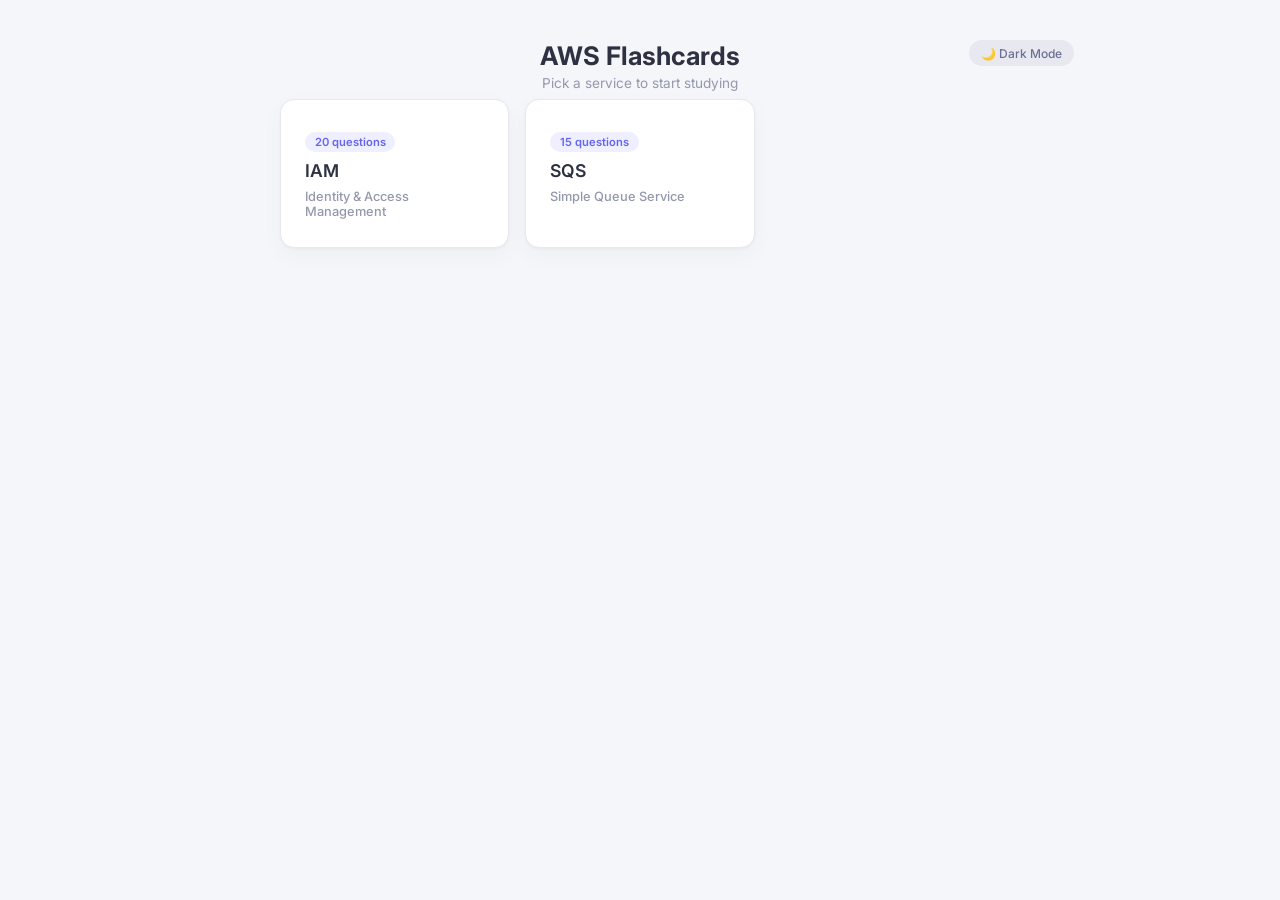
==== AWS/index.html @ 7d7064f2 "adding AWS (IAM) questions" ====
<!DOCTYPE html>
<html lang="en">
<head>
  <meta charset="UTF-8">
  <meta name="viewport" content="width=device-width, initial-scale=1.0">
  <title>AWS Flashcards</title>
  <link rel="stylesheet" href="shared/styles.css">
  <style>
    .topics-grid {
      width: calc(100% - 2rem);
      max-width: 720px;
      display: grid;
      grid-template-columns: repeat(auto-fill, minmax(200px, 1fr));
      gap: 1rem;
      margin-bottom: 3rem;
    }

    .topic-card {
      background: var(--card-bg);
      border: 1px solid var(--card-border);
      box-shadow: var(--card-shadow);
      border-radius: 14px;
      padding: 1.75rem 1.5rem;
      text-decoration: none;
      transition: all 0.2s;
      display: flex;
      flex-direction: column;
      gap: 0.5rem;
    }

    .topic-card:hover {
      border-color: var(--accent);
      transform: translateY(-2px);
      box-shadow: 0 4px 12px rgba(99,102,241,0.1);
    }

    .topic-card .topic-name {
      font-size: 1.1rem;
      font-weight: 600;
      color: var(--text);
    }

    .topic-card .topic-count {
      font-size: 0.8rem;
      font-weight: 500;
      color: var(--text-muted);
    }

    .topic-card .topic-tag {
      display: inline-block;
      margin-top: 0.25rem;
      padding: 0.2rem 0.6rem;
      background: var(--code-inline-bg);
      color: var(--accent);
      border-radius: 12px;
      font-size: 0.7rem;
      font-weight: 600;
      width: fit-content;
    }
  </style>
</head>
<body>

  <header>
    <h1 id="topicTitle">AWS Flashcards</h1>
    <p id="topicSubtitle">Pick a service to start studying</p>
    <button class="theme-toggle" id="themeToggle" onclick="toggleTheme()"></button>
  </header>

  <div class="topics-grid" id="topicsGrid"></div>

  <script src="shared/flashcards.js"></script>
  <script>
    initTheme();

    const topics = [
      { name: 'IAM', description: 'Identity & Access Management', count: 20, path: 'IAM/' },
      { name: 'SQS', description: 'Simple Queue Service', count: 15, path: 'SQS/' }
    ];

    const grid = document.getElementById('topicsGrid');
    topics.forEach(t => {
      const a = document.createElement('a');
      a.href = t.path;
      a.className = 'topic-card';
      a.innerHTML = `
        <span class="topic-tag">${t.count} questions</span>
        <span class="topic-name">${t.name}</span>
        <span class="topic-count">${t.description}</span>
      `;
      grid.appendChild(a);
    });
  </script>

</body>
</html>
---- AWS/shared/styles.css ----
@import url('https://fonts.googleapis.com/css2?family=Inter:wght@400;500;600;700&display=swap');

* { margin: 0; padding: 0; box-sizing: border-box; }

/* ── Theme Variables ── */
:root {
  --bg: #f5f6fa;
  --card-bg: #fff;
  --card-border: #e8e9f0;
  --card-shadow: 0 1px 3px rgba(0,0,0,0.04), 0 8px 24px rgba(0,0,0,0.03);
  --card-back-border: #e0dff6;
  --card-back-shadow: 0 1px 3px rgba(99,102,241,0.06), 0 8px 24px rgba(99,102,241,0.04);
  --text: #2d3142;
  --text-secondary: #4a4e68;
  --text-muted: #9498ad;
  --accent: #6366f1;
  --accent-hover: #5558e6;
  --control-bg: #fff;
  --control-border: #e0e2ec;
  --control-text: #6b7094;
  --progress-track: #e0e2ec;
  --code-bg: #1e1e2e;
  --code-header: #27273a;
  --code-border: #33334a;
  --code-text: #cdd0e0;
  --code-inline-bg: #f0efff;
  --code-inline-text: #5254a3;
  --knew-bg: #ecfdf5;
  --knew-text: #059669;
  --knew-border: #d1fae5;
  --knew-hover: #d1fae5;
  --didnt-bg: #fef2f2;
  --didnt-text: #dc2626;
  --didnt-border: #fecaca;
  --didnt-hover: #fecaca;
  --hint-text: #7a7e96;
  --hint-kbd-bg: #fff;
  --hint-kbd-border: #d5d7e2;
  --hint-kbd-shadow: 0 1px 0 #c8cad6;
  --toggle-bg: #e8e9f0;
  --toggle-icon: #6b7094;
}

[data-theme="dark"] {
  --bg: #16171f;
  --card-bg: #1e1f2e;
  --card-border: #2e2f42;
  --card-shadow: 0 1px 3px rgba(0,0,0,0.2), 0 8px 24px rgba(0,0,0,0.15);
  --card-back-border: #35365a;
  --card-back-shadow: 0 1px 3px rgba(99,102,241,0.1), 0 8px 24px rgba(99,102,241,0.06);
  --text: #e2e4f0;
  --text-secondary: #b4b8d0;
  --text-muted: #6e7290;
  --accent: #818cf8;
  --accent-hover: #7078f0;
  --control-bg: #1e1f2e;
  --control-border: #2e2f42;
  --control-text: #8a8eb0;
  --progress-track: #2a2b3d;
  --code-bg: #141520;
  --code-header: #1a1b28;
  --code-border: #2a2b3d;
  --code-text: #c0c4d8;
  --code-inline-bg: #2a2850;
  --code-inline-text: #a5aadf;
  --knew-bg: #0d2818;
  --knew-text: #6ee7a0;
  --knew-border: #1a3a28;
  --knew-hover: #1a3a28;
  --didnt-bg: #2a0f0f;
  --didnt-text: #fca5a5;
  --didnt-border: #3a1a1a;
  --didnt-hover: #3a1a1a;
  --hint-text: #6e7290;
  --hint-kbd-bg: #1e1f2e;
  --hint-kbd-border: #2e2f42;
  --hint-kbd-shadow: 0 1px 0 #1a1b26;
  --toggle-bg: #2a2b3d;
  --toggle-icon: #b4b8d0;
}

body {
  font-family: 'Inter', -apple-system, BlinkMacSystemFont, 'Segoe UI', sans-serif;
  background: var(--bg);
  color: var(--text);
  min-height: 100vh;
  display: flex;
  flex-direction: column;
  align-items: center;
  transition: background 0.3s, color 0.3s;
}

/* ── Header ── */
header {
  text-align: center;
  padding: 2.5rem 1rem 0.5rem;
  width: 100%;
  max-width: 900px;
  position: relative;
}

header h1 {
  font-size: 1.6rem;
  font-weight: 700;
  color: var(--text);
  margin-bottom: 0.25rem;
}

header p {
  color: var(--text-muted);
  font-size: 0.85rem;
  font-weight: 400;
}

/* ── Theme Toggle ── */
.theme-toggle {
  position: absolute;
  top: 2.5rem;
  right: 1rem;
  border: none;
  border-radius: 20px;
  background: var(--toggle-bg);
  color: var(--toggle-icon);
  cursor: pointer;
  display: flex;
  align-items: center;
  gap: 0.4rem;
  padding: 0.35rem 0.75rem;
  font-size: 0.75rem;
  font-weight: 500;
  font-family: inherit;
  transition: all 0.2s;
}

.theme-toggle:hover {
  color: var(--accent);
}

/* ── Progress ── */
.progress-bar {
  width: calc(100% - 2rem);
  max-width: 900px;
  display: flex;
  align-items: center;
  gap: 0.75rem;
  padding: 1rem 0 0.75rem;
}

.progress-track {
  flex: 1;
  height: 4px;
  background: var(--progress-track);
  border-radius: 2px;
  overflow: hidden;
}

.progress-fill {
  height: 100%;
  background: var(--accent);
  border-radius: 2px;
  transition: width 0.4s ease;
}

.progress-text {
  font-size: 0.8rem;
  font-weight: 500;
  color: var(--text-muted);
  white-space: nowrap;
}

/* ── Mode Controls ── */
.controls {
  display: flex;
  gap: 0.4rem;
  margin-bottom: 1.5rem;
  flex-wrap: wrap;
  justify-content: center;
  padding: 0 1rem;
}

.controls button {
  padding: 0.4rem 0.9rem;
  border: 1px solid var(--control-border);
  background: var(--control-bg);
  color: var(--control-text);
  border-radius: 20px;
  cursor: pointer;
  font-size: 0.78rem;
  font-weight: 500;
  font-family: inherit;
  transition: all 0.2s;
}

.controls button:hover {
  border-color: var(--accent);
  color: var(--accent);
}

.controls button.active {
  background: var(--accent);
  color: #fff;
  border-color: var(--accent);
}

/* ── Card ── */
.card-container {
  perspective: 1200px;
  width: calc(100% - 2rem);
  max-width: 900px;
  margin-bottom: 1.5rem;
  cursor: pointer;
  height: 280px;
  transition: height 0.4s ease;
}

.card {
  position: relative;
  width: 100%;
  height: 100%;
  transition: transform 0.5s cubic-bezier(0.4, 0, 0.2, 1);
  transform-style: preserve-3d;
}

.card.flipped { transform: rotateY(180deg); }

.card-face {
  position: absolute;
  top: 0;
  left: 0;
  width: 100%;
  min-height: 100%;
  backface-visibility: hidden;
  border-radius: 16px;
  padding: 2.5rem 2rem;
  display: flex;
  flex-direction: column;
  transition: background 0.3s, border-color 0.3s;
}

/* ── Front ── */
.card-front {
  background: var(--card-bg);
  border: 1px solid var(--card-border);
  box-shadow: var(--card-shadow);
  justify-content: center;
  align-items: center;
  text-align: center;
}

.card-front .question-number {
  font-size: 0.7rem;
  font-weight: 600;
  color: var(--accent);
  text-transform: uppercase;
  letter-spacing: 2px;
  margin-bottom: 1.25rem;
}

.card-front .question-text {
  font-size: 1.2rem;
  font-weight: 500;
  line-height: 1.7;
  color: var(--text);
}

.card-front .flip-hint {
  margin-top: 1.5rem;
  font-size: 0.75rem;
  color: var(--text-muted);
}

/* ── Back ── */
.card-back {
  background: var(--card-bg);
  border: 1px solid var(--card-back-border);
  box-shadow: var(--card-back-shadow);
  transform: rotateY(180deg);
}

.card-back .answer-label {
  font-size: 0.65rem;
  font-weight: 600;
  color: var(--accent);
  text-transform: uppercase;
  letter-spacing: 2px;
  margin-bottom: 1rem;
}

.card-back .answer-text {
  font-size: 0.95rem;
  line-height: 1.85;
  color: var(--text-secondary);
}

.card-back .answer-text strong {
  color: var(--accent);
  font-weight: 600;
}

.card-back .answer-text code {
  background: var(--code-inline-bg);
  padding: 0.15rem 0.45rem;
  border-radius: 4px;
  font-size: 0.82rem;
  color: var(--code-inline-text);
  font-family: 'Fira Code', 'Consolas', monospace;
}

/* ── Code Blocks ── */
.code-block {
  background: var(--code-bg);
  border-radius: 10px;
  margin-top: 1rem;
  overflow: hidden;
}

.code-block-title {
  background: var(--code-header);
  padding: 0.5rem 1rem;
  font-size: 0.7rem;
  font-weight: 500;
  color: #9ca0b8;
  border-bottom: 1px solid var(--code-border);
}

.code-block pre {
  padding: 1rem;
  overflow-x: auto;
  font-size: 0.78rem;
  line-height: 1.6;
  color: var(--code-text);
  font-family: 'Fira Code', 'Consolas', monospace;
}

/* ── Action Buttons ── */
.actions {
  display: flex;
  gap: 0.6rem;
  margin-bottom: 1.25rem;
  align-items: center;
  justify-content: center;
  flex-wrap: wrap;
}

.btn {
  padding: 0.55rem 1.3rem;
  border: none;
  border-radius: 10px;
  cursor: pointer;
  font-size: 0.85rem;
  font-weight: 600;
  transition: all 0.2s;
  font-family: inherit;
}

.btn-didnt {
  background: var(--didnt-bg);
  color: var(--didnt-text);
  border: 1px solid var(--didnt-border);
}
.btn-didnt:hover { background: var(--didnt-hover); }

.btn-flip {
  background: var(--accent);
  color: #fff;
  padding: 0.55rem 2rem;
  border: none;
}
.btn-flip:hover { background: var(--accent-hover); transform: translateY(-1px); }

.btn-nav {
  background: var(--control-bg);
  color: var(--control-text);
  border: 1px solid var(--control-border);
}
.btn-nav:hover { border-color: var(--accent); color: var(--accent); }

.score-display {
  font-size: 0.82rem;
  color: var(--text-muted);
  font-weight: 500;
  padding: 0 0.25rem;
}

.score-display .wrong { color: var(--didnt-text); font-weight: 600; }

/* ── Keyboard Hints ── */
.keyboard-hints {
  color: var(--hint-text);
  font-size: 0.72rem;
  font-weight: 500;
  margin-bottom: 2.5rem;
  text-align: center;
}

.keyboard-hints kbd {
  display: inline-block;
  background: var(--hint-kbd-bg);
  padding: 0.12rem 0.5rem;
  border-radius: 4px;
  border: 1px solid var(--hint-kbd-border);
  font-family: inherit;
  font-size: 0.7rem;
  font-weight: 600;
  margin: 0 0.1rem;
  box-shadow: var(--hint-kbd-shadow);
  color: var(--control-text);
}

/* ── Completion ── */
.completion-screen {
  text-align: center;
  padding: 3rem 2rem;
  display: none;
}

.completion-screen h2 {
  font-size: 1.8rem;
  font-weight: 700;
  color: var(--text);
  margin-bottom: 0.75rem;
}

.completion-screen .final-score {
  font-size: 1.05rem;
  color: var(--text-secondary);
  margin-bottom: 2rem;
  line-height: 1.8;
}

.missed-list {
  margin-top: 1.5rem;
  text-align: left;
  max-width: 600px;
  margin-left: auto;
  margin-right: auto;
}

.missed-item {
  background: var(--card-bg);
  border: 1px solid var(--didnt-border);
  border-left: 3px solid var(--didnt-text);
  border-radius: 8px;
  padding: 0.75rem 1rem;
  margin-bottom: 0.5rem;
  font-size: 0.9rem;
  color: var(--text);
  line-height: 1.5;
}

.completion-screen button {
  padding: 0.7rem 2rem;
  background: var(--accent);
  color: #fff;
  border: none;
  border-radius: 10px;
  font-size: 0.95rem;
  font-weight: 600;
  cursor: pointer;
  font-family: inherit;
  transition: all 0.2s;
}

.completion-screen button:hover { background: var(--accent-hover); transform: translateY(-1px); }

/* ── Responsive ── */
@media (max-width: 600px) {
  .card-front .question-text { font-size: 1.05rem; }
  .card-face { padding: 1.75rem 1.5rem; }
  header h1 { font-size: 1.3rem; }
  .theme-toggle { top: 1.5rem; right: 0.5rem; }
}
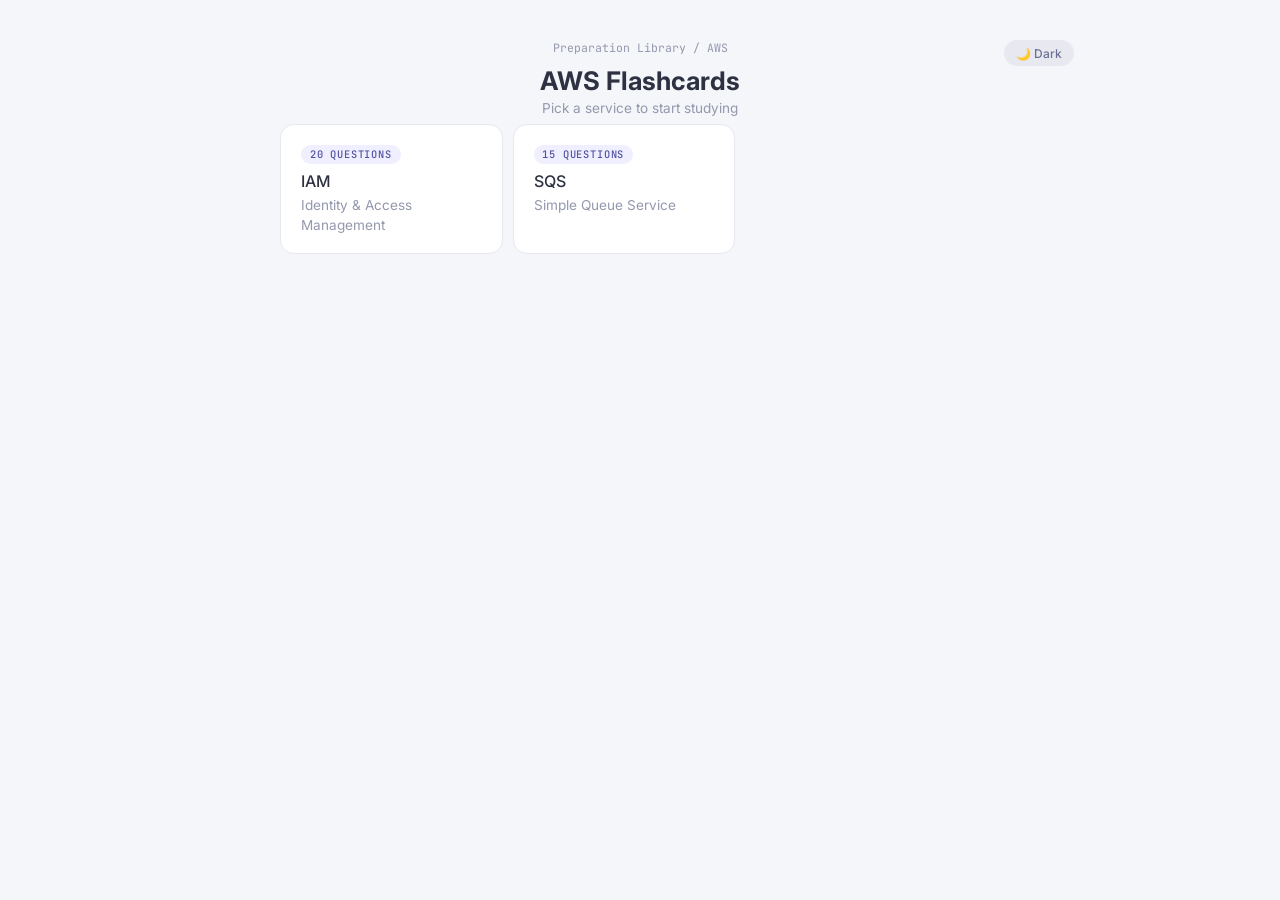
==== commit 456b917d: "testing 2" ====
--- a/AWS/index.html
+++ b/AWS/index.html
@@ -4,75 +4,32 @@
   <meta charset="UTF-8">
   <meta name="viewport" content="width=device-width, initial-scale=1.0">
   <title>AWS Flashcards</title>
-  <link rel="stylesheet" href="shared/styles.css">
-  <style>
-    .topics-grid {
-      width: calc(100% - 2rem);
-      max-width: 720px;
-      display: grid;
-      grid-template-columns: repeat(auto-fill, minmax(200px, 1fr));
-      gap: 1rem;
-      margin-bottom: 3rem;
-    }
-
-    .topic-card {
-      background: var(--card-bg);
-      border: 1px solid var(--card-border);
-      box-shadow: var(--card-shadow);
-      border-radius: 14px;
-      padding: 1.75rem 1.5rem;
-      text-decoration: none;
-      transition: all 0.2s;
-      display: flex;
-      flex-direction: column;
-      gap: 0.5rem;
-    }
-
-    .topic-card:hover {
-      border-color: var(--accent);
-      transform: translateY(-2px);
-      box-shadow: 0 4px 12px rgba(99,102,241,0.1);
-    }
-
-    .topic-card .topic-name {
-      font-size: 1.1rem;
-      font-weight: 600;
-      color: var(--text);
-    }
-
-    .topic-card .topic-count {
-      font-size: 0.8rem;
-      font-weight: 500;
-      color: var(--text-muted);
-    }
-
-    .topic-card .topic-tag {
-      display: inline-block;
-      margin-top: 0.25rem;
-      padding: 0.2rem 0.6rem;
-      background: var(--code-inline-bg);
-      color: var(--accent);
-      border-radius: 12px;
-      font-size: 0.7rem;
-      font-weight: 600;
-      width: fit-content;
-    }
-  </style>
+  <link rel="stylesheet" href="../assets/design.css">
+  <script>
+    try {
+      const s = localStorage.getItem('site-theme');
+      if (s === 'dark' || (!s && matchMedia('(prefers-color-scheme: dark)').matches))
+        document.documentElement.setAttribute('data-theme', 'dark');
+      else if (s === 'light')
+        document.documentElement.setAttribute('data-theme', 'light');
+    } catch (e) {}
+  </script>
 </head>
 <body>
 
   <header>
+    <div class="breadcrumb"><a href="../">Preparation Library</a> / AWS</div>
     <h1 id="topicTitle">AWS Flashcards</h1>
     <p id="topicSubtitle">Pick a service to start studying</p>
     <button class="theme-toggle" id="themeToggle" onclick="toggleTheme()"></button>
   </header>
 
-  <div class="topics-grid" id="topicsGrid"></div>
+  <main class="wrap narrow">
+    <div class="card-grid cols-2" id="topicsGrid"></div>
+  </main>
 
-  <script src="shared/flashcards.js"></script>
+  <script src="../assets/theme.js"></script>
   <script>
-    initTheme();
-
     const topics = [
       { name: 'IAM', description: 'Identity & Access Management', count: 20, path: 'IAM/' },
       { name: 'SQS', description: 'Simple Queue Service', count: 15, path: 'SQS/' }
@@ -82,11 +39,11 @@
     topics.forEach(t => {
       const a = document.createElement('a');
       a.href = t.path;
-      a.className = 'topic-card';
+      a.className = 'link-card';
       a.innerHTML = `
-        <span class="topic-tag">${t.count} questions</span>
-        <span class="topic-name">${t.name}</span>
-        <span class="topic-count">${t.description}</span>
+        <span class="lc-tag">${t.count} questions</span>
+        <div class="lc-title">${t.name}</div>
+        <p class="lc-desc">${t.description}</p>
       `;
       grid.appendChild(a);
     });
--- a/assets/design.css
+++ b/assets/design.css
@@ -0,0 +1,701 @@
+/* ============================================================
+ * Preparation Library — design system
+ *
+ * Tokens + base components shared across the whole site:
+ * flashcards, interactive diagrams, landing pages, topic indexes.
+ *
+ * See assets/DESIGN.md for the design rationale and how to use it.
+ * ============================================================ */
+
+@import url('https://fonts.googleapis.com/css2?family=Inter:wght@400;500;600;700&family=JetBrains+Mono:wght@400;500&display=swap');
+
+* { margin: 0; padding: 0; box-sizing: border-box; }
+
+/* ── Tokens — light (default) ────────────────────────────── */
+:root {
+  /* Surfaces */
+  --bg: #f5f6fa;
+  --surface: #fff;
+  --surface-2: #fafbfd;
+
+  /* Borders */
+  --border: #e8e9f0;
+  --border-strong: #d5d7e2;
+
+  /* Text */
+  --text: #2d3142;
+  --text-secondary: #4a4e68;
+  --text-muted: #9498ad;
+
+  /* Accent (indigo) */
+  --accent: #6366f1;
+  --accent-hover: #5558e6;
+  --accent-soft: #f0efff;
+  --accent-soft-text: #5254a3;
+
+  /* Semantic state (diagrams) */
+  --state-idle: #a1a1aa;
+  --state-pending: #f59e0b;
+  --state-success: #10b981;
+  --state-success-soft: #d1fae5;
+  --state-danger: #ef4444;
+  --state-danger-soft: #fee2e2;
+  --state-locked: #f97316;
+  --state-comp: #8b5cf6;
+  --state-warn-bg: #fef3c7;
+  --state-warn-border: #f59e0b;
+  --state-warn-text: #92400e;
+
+  /* Cards (flashcards) */
+  --card-bg: var(--surface);
+  --card-border: var(--border);
+  --card-shadow: 0 1px 3px rgba(0,0,0,0.04), 0 8px 24px rgba(0,0,0,0.03);
+  --card-back-border: #e0dff6;
+  --card-back-shadow: 0 1px 3px rgba(99,102,241,0.06), 0 8px 24px rgba(99,102,241,0.04);
+
+  /* Code */
+  --code-bg: #1e1e2e;
+  --code-header: #27273a;
+  --code-border: #33334a;
+  --code-text: #cdd0e0;
+  --code-inline-bg: #f0efff;
+  --code-inline-text: #5254a3;
+
+  /* Controls */
+  --control-bg: #fff;
+  --control-border: #e0e2ec;
+  --control-text: #6b7094;
+  --progress-track: #e0e2ec;
+
+  /* Knew / didn't (flashcards) */
+  --knew-bg: #ecfdf5;
+  --knew-text: #059669;
+  --knew-border: #d1fae5;
+  --knew-hover: #d1fae5;
+  --didnt-bg: #fef2f2;
+  --didnt-text: #dc2626;
+  --didnt-border: #fecaca;
+  --didnt-hover: #fecaca;
+
+  /* Hints */
+  --hint-text: #7a7e96;
+  --hint-kbd-bg: #fff;
+  --hint-kbd-border: #d5d7e2;
+  --hint-kbd-shadow: 0 1px 0 #c8cad6;
+
+  /* Theme toggle */
+  --toggle-bg: #e8e9f0;
+  --toggle-icon: #6b7094;
+
+  /* Typography */
+  --font-sans: 'Inter', -apple-system, BlinkMacSystemFont, 'Segoe UI', sans-serif;
+  --font-mono: 'JetBrains Mono', 'Fira Code', Menlo, Consolas, monospace;
+
+  /* Radii */
+  --radius-sm: 6px;
+  --radius-md: 10px;
+  --radius-lg: 14px;
+  --radius-xl: 16px;
+  --radius-pill: 999px;
+}
+
+/* ── Tokens — dark (manual override) ─────────────────────── */
+[data-theme="dark"] {
+  --bg: #16171f;
+  --surface: #1e1f2e;
+  --surface-2: #1a1b28;
+  --border: #2e2f42;
+  --border-strong: #3a3b52;
+
+  --text: #e2e4f0;
+  --text-secondary: #b4b8d0;
+  --text-muted: #6e7290;
+
+  --accent: #818cf8;
+  --accent-hover: #7078f0;
+  --accent-soft: #2a2850;
+  --accent-soft-text: #a5aadf;
+
+  --state-idle: #71717a;
+  --state-success-soft: #064e3b;
+  --state-danger-soft: #450a0a;
+  --state-warn-bg: #422006;
+  --state-warn-text: #fbbf24;
+
+  --card-bg: var(--surface);
+  --card-border: var(--border);
+  --card-shadow: 0 1px 3px rgba(0,0,0,0.2), 0 8px 24px rgba(0,0,0,0.15);
+  --card-back-border: #35365a;
+  --card-back-shadow: 0 1px 3px rgba(99,102,241,0.1), 0 8px 24px rgba(99,102,241,0.06);
+
+  --code-bg: #141520;
+  --code-header: #1a1b28;
+  --code-border: #2a2b3d;
+  --code-text: #c0c4d8;
+  --code-inline-bg: #2a2850;
+  --code-inline-text: #a5aadf;
+
+  --control-bg: #1e1f2e;
+  --control-border: #2e2f42;
+  --control-text: #8a8eb0;
+  --progress-track: #2a2b3d;
+
+  --knew-bg: #0d2818;
+  --knew-text: #6ee7a0;
+  --knew-border: #1a3a28;
+  --knew-hover: #1a3a28;
+  --didnt-bg: #2a0f0f;
+  --didnt-text: #fca5a5;
+  --didnt-border: #3a1a1a;
+  --didnt-hover: #3a1a1a;
+
+  --hint-text: #6e7290;
+  --hint-kbd-bg: #1e1f2e;
+  --hint-kbd-border: #2e2f42;
+  --hint-kbd-shadow: 0 1px 0 #1a1b26;
+
+  --toggle-bg: #2a2b3d;
+  --toggle-icon: #b4b8d0;
+}
+
+/* ── Base ─────────────────────────────────────────────────── */
+body {
+  font-family: var(--font-sans);
+  background: var(--bg);
+  color: var(--text);
+  min-height: 100vh;
+  display: flex;
+  flex-direction: column;
+  align-items: center;
+  transition: background 0.3s, color 0.3s;
+}
+
+a { color: var(--accent); }
+a:hover { color: var(--accent-hover); }
+
+code, kbd, pre, .mono { font-family: var(--font-mono); }
+
+/* ── Header ───────────────────────────────────────────────── */
+header.site-header,
+header {
+  text-align: center;
+  padding: 2.5rem 1rem 0.5rem;
+  width: 100%;
+  max-width: 900px;
+  position: relative;
+}
+header h1 {
+  font-size: 1.6rem;
+  font-weight: 700;
+  color: var(--text);
+  margin-bottom: 0.25rem;
+}
+header p {
+  color: var(--text-muted);
+  font-size: 0.85rem;
+  font-weight: 400;
+}
+header .eyebrow {
+  display: inline-block;
+  font-family: var(--font-mono);
+  font-size: 0.7rem;
+  font-weight: 500;
+  color: var(--accent);
+  text-transform: uppercase;
+  letter-spacing: 0.12em;
+  margin-bottom: 0.4rem;
+}
+header .breadcrumb {
+  font-family: var(--font-mono);
+  font-size: 0.72rem;
+  color: var(--text-muted);
+  margin-bottom: 0.6rem;
+}
+header .breadcrumb a { color: var(--text-muted); text-decoration: none; }
+header .breadcrumb a:hover { color: var(--accent); }
+
+/* ── Theme toggle (top-right pill) ────────────────────────── */
+.theme-toggle {
+  position: absolute;
+  top: 2.5rem;
+  right: 1rem;
+  border: none;
+  border-radius: 20px;
+  background: var(--toggle-bg);
+  color: var(--toggle-icon);
+  cursor: pointer;
+  display: flex;
+  align-items: center;
+  gap: 0.4rem;
+  padding: 0.35rem 0.75rem;
+  font-size: 0.75rem;
+  font-weight: 500;
+  font-family: inherit;
+  transition: all 0.2s;
+}
+.theme-toggle:hover { color: var(--accent); }
+
+/* ── Buttons ──────────────────────────────────────────────── */
+.btn {
+  font: inherit;
+  color: var(--text);
+  background: var(--surface);
+  border: 1px solid var(--border);
+  border-radius: var(--radius-md);
+  padding: 0.5rem 1rem;
+  cursor: pointer;
+  font-size: 0.85rem;
+  font-weight: 500;
+  transition: border-color 0.15s, background 0.15s, color 0.15s, transform 0.15s;
+}
+.btn:hover:not(:disabled) { border-color: var(--accent); color: var(--accent); }
+.btn:disabled { opacity: 0.4; cursor: not-allowed; }
+.btn.primary {
+  background: var(--accent);
+  color: #fff;
+  border-color: var(--accent);
+}
+.btn.primary:hover:not(:disabled) {
+  background: var(--accent-hover);
+  border-color: var(--accent-hover);
+  color: #fff;
+  transform: translateY(-1px);
+}
+.btn.danger {
+  background: var(--state-danger);
+  color: #fff;
+  border-color: var(--state-danger);
+}
+.btn.danger:hover:not(:disabled) { opacity: 0.9; color: #fff; border-color: var(--state-danger); }
+.btn.ghost {
+  background: transparent;
+}
+
+/* ── Segmented control ────────────────────────────────────── */
+.seg {
+  display: inline-flex;
+  border: 1px solid var(--border);
+  border-radius: var(--radius-md);
+  overflow: hidden;
+}
+.seg button {
+  border: 0;
+  background: transparent;
+  color: var(--text);
+  padding: 0.45rem 0.9rem;
+  font: inherit;
+  font-size: 0.8rem;
+  cursor: pointer;
+  border-right: 1px solid var(--border);
+  transition: background 0.15s, color 0.15s;
+}
+.seg button:last-child { border-right: 0; }
+.seg button[aria-pressed="true"] { background: var(--accent); color: #fff; }
+.seg button:hover:not([aria-pressed="true"]) { background: var(--bg); }
+
+/* ── Cards / panels ───────────────────────────────────────── */
+.panel {
+  background: var(--surface);
+  border: 1px solid var(--border);
+  border-radius: var(--radius-lg);
+  padding: 1rem 1.25rem;
+}
+.panel.padded { padding: 1.5rem; }
+.panel + .panel { margin-top: 1rem; }
+
+/* Link card for landing pages */
+.link-card {
+  display: block;
+  background: var(--surface);
+  border: 1px solid var(--border);
+  border-radius: var(--radius-lg);
+  padding: 1.1rem 1.25rem;
+  text-decoration: none;
+  color: var(--text);
+  transition: border-color 0.15s, transform 0.15s, box-shadow 0.15s;
+}
+.link-card:hover {
+  border-color: var(--accent);
+  transform: translateY(-1px);
+  box-shadow: 0 4px 12px rgba(99,102,241,0.08);
+}
+.link-card .lc-title {
+  font-weight: 500;
+  font-size: 1rem;
+  display: flex;
+  align-items: baseline;
+  gap: 0.6rem;
+  margin-bottom: 0.25rem;
+}
+.link-card .lc-num {
+  font-family: var(--font-mono);
+  font-size: 0.78rem;
+  color: var(--text-muted);
+}
+.link-card .lc-desc {
+  margin: 0;
+  color: var(--text-muted);
+  font-size: 0.85rem;
+  line-height: 1.5;
+}
+.link-card .lc-tag {
+  display: inline-block;
+  font-family: var(--font-mono);
+  font-size: 0.65rem;
+  font-weight: 500;
+  text-transform: uppercase;
+  letter-spacing: 0.08em;
+  padding: 0.15rem 0.55rem;
+  background: var(--accent-soft);
+  color: var(--accent-soft-text);
+  border-radius: var(--radius-pill);
+  margin-bottom: 0.45rem;
+}
+
+/* Grid of link cards */
+.card-grid {
+  width: calc(100% - 2rem);
+  max-width: 760px;
+  display: grid;
+  grid-template-columns: 1fr;
+  gap: 0.6rem;
+  margin-bottom: 2rem;
+}
+.card-grid.cols-2 { grid-template-columns: repeat(auto-fill, minmax(220px, 1fr)); }
+
+/* ── Inline code & verdict pills ──────────────────────────── */
+.kbd-inline, kbd {
+  display: inline-block;
+  background: var(--hint-kbd-bg);
+  padding: 0.12rem 0.5rem;
+  border-radius: 4px;
+  border: 1px solid var(--hint-kbd-border);
+  font-family: var(--font-mono);
+  font-size: 0.7rem;
+  font-weight: 500;
+  box-shadow: var(--hint-kbd-shadow);
+  color: var(--control-text);
+}
+
+/* ── Layout helpers ───────────────────────────────────────── */
+.wrap {
+  width: calc(100% - 2rem);
+  max-width: 900px;
+  margin: 0 auto;
+}
+.wrap.narrow { max-width: 720px; }
+.wrap.wide { max-width: 1100px; }
+
+footer.site-footer {
+  width: calc(100% - 2rem);
+  max-width: 900px;
+  padding: 2rem 0 3rem;
+  color: var(--text-muted);
+  font-size: 0.78rem;
+  text-align: center;
+}
+
+/* ============================================================
+ * Flashcards components (used by AWS pages)
+ * ============================================================ */
+
+/* Progress */
+.progress-bar {
+  width: calc(100% - 2rem);
+  max-width: 900px;
+  display: flex;
+  align-items: center;
+  gap: 0.75rem;
+  padding: 1rem 0 0.75rem;
+}
+.progress-track {
+  flex: 1;
+  height: 4px;
+  background: var(--progress-track);
+  border-radius: 2px;
+  overflow: hidden;
+}
+.progress-fill {
+  height: 100%;
+  background: var(--accent);
+  border-radius: 2px;
+  transition: width 0.4s ease;
+}
+.progress-text {
+  font-size: 0.8rem;
+  font-weight: 500;
+  color: var(--text-muted);
+  white-space: nowrap;
+  font-family: var(--font-mono);
+}
+
+/* Mode controls (pill row) */
+.controls {
+  display: flex;
+  gap: 0.4rem;
+  margin-bottom: 1.5rem;
+  flex-wrap: wrap;
+  justify-content: center;
+  padding: 0 1rem;
+}
+.controls button {
+  padding: 0.4rem 0.9rem;
+  border: 1px solid var(--control-border);
+  background: var(--control-bg);
+  color: var(--control-text);
+  border-radius: 20px;
+  cursor: pointer;
+  font-size: 0.78rem;
+  font-weight: 500;
+  font-family: inherit;
+  transition: all 0.2s;
+}
+.controls button:hover { border-color: var(--accent); color: var(--accent); }
+.controls button.active { background: var(--accent); color: #fff; border-color: var(--accent); }
+
+/* Card (flashcard) */
+.card-container {
+  perspective: 1200px;
+  width: calc(100% - 2rem);
+  max-width: 900px;
+  margin-bottom: 1.5rem;
+  cursor: pointer;
+  height: 280px;
+  transition: height 0.4s ease;
+}
+.card {
+  position: relative;
+  width: 100%;
+  height: 100%;
+  transition: transform 0.5s cubic-bezier(0.4, 0, 0.2, 1);
+  transform-style: preserve-3d;
+}
+.card.flipped { transform: rotateY(180deg); }
+.card-face {
+  position: absolute;
+  top: 0;
+  left: 0;
+  width: 100%;
+  min-height: 100%;
+  backface-visibility: hidden;
+  border-radius: var(--radius-xl);
+  padding: 2.5rem 2rem;
+  display: flex;
+  flex-direction: column;
+  transition: background 0.3s, border-color 0.3s;
+}
+.card-front {
+  background: var(--card-bg);
+  border: 1px solid var(--card-border);
+  box-shadow: var(--card-shadow);
+  justify-content: center;
+  align-items: center;
+  text-align: center;
+}
+.card-front .question-number {
+  font-size: 0.7rem;
+  font-weight: 600;
+  color: var(--accent);
+  text-transform: uppercase;
+  letter-spacing: 2px;
+  margin-bottom: 1.25rem;
+  font-family: var(--font-mono);
+}
+.card-front .question-text {
+  font-size: 1.2rem;
+  font-weight: 500;
+  line-height: 1.7;
+  color: var(--text);
+}
+.card-front .flip-hint {
+  margin-top: 1.5rem;
+  font-size: 0.75rem;
+  color: var(--text-muted);
+}
+.card-back {
+  background: var(--card-bg);
+  border: 1px solid var(--card-back-border);
+  box-shadow: var(--card-back-shadow);
+  transform: rotateY(180deg);
+}
+.card-back .answer-label {
+  font-size: 0.65rem;
+  font-weight: 600;
+  color: var(--accent);
+  text-transform: uppercase;
+  letter-spacing: 2px;
+  margin-bottom: 1rem;
+  font-family: var(--font-mono);
+}
+.card-back .answer-text {
+  font-size: 0.95rem;
+  line-height: 1.85;
+  color: var(--text-secondary);
+}
+.card-back .answer-text strong { color: var(--accent); font-weight: 600; }
+.card-back .answer-text code {
+  background: var(--code-inline-bg);
+  padding: 0.15rem 0.45rem;
+  border-radius: 4px;
+  font-size: 0.82rem;
+  color: var(--code-inline-text);
+  font-family: var(--font-mono);
+}
+
+/* Code blocks (flashcards) */
+.code-block {
+  background: var(--code-bg);
+  border-radius: var(--radius-md);
+  margin-top: 1rem;
+  overflow: hidden;
+}
+.code-block-title {
+  background: var(--code-header);
+  padding: 0.5rem 1rem;
+  font-size: 0.7rem;
+  font-weight: 500;
+  color: #9ca0b8;
+  border-bottom: 1px solid var(--code-border);
+  font-family: var(--font-mono);
+}
+.code-block pre {
+  padding: 1rem;
+  overflow-x: auto;
+  font-size: 0.78rem;
+  line-height: 1.6;
+  color: var(--code-text);
+  font-family: var(--font-mono);
+}
+
+/* Action buttons (flashcards) */
+.actions {
+  display: flex;
+  gap: 0.6rem;
+  margin-bottom: 1.25rem;
+  align-items: center;
+  justify-content: center;
+  flex-wrap: wrap;
+}
+.btn-didnt {
+  padding: 0.55rem 1.3rem;
+  border: 1px solid var(--didnt-border);
+  background: var(--didnt-bg);
+  color: var(--didnt-text);
+  border-radius: var(--radius-md);
+  font: inherit;
+  font-size: 0.85rem;
+  font-weight: 600;
+  cursor: pointer;
+  transition: background 0.2s;
+}
+.btn-didnt:hover { background: var(--didnt-hover); }
+.btn-flip {
+  background: var(--accent);
+  color: #fff;
+  padding: 0.55rem 2rem;
+  border: none;
+  border-radius: var(--radius-md);
+  font: inherit;
+  font-size: 0.85rem;
+  font-weight: 600;
+  cursor: pointer;
+  transition: background 0.2s, transform 0.2s;
+}
+.btn-flip:hover { background: var(--accent-hover); transform: translateY(-1px); }
+.btn-nav {
+  padding: 0.55rem 1.3rem;
+  background: var(--control-bg);
+  color: var(--control-text);
+  border: 1px solid var(--control-border);
+  border-radius: var(--radius-md);
+  font: inherit;
+  font-size: 0.85rem;
+  font-weight: 600;
+  cursor: pointer;
+  transition: border-color 0.2s, color 0.2s;
+}
+.btn-nav:hover { border-color: var(--accent); color: var(--accent); }
+.score-display {
+  font-size: 0.82rem;
+  color: var(--text-muted);
+  font-weight: 500;
+  padding: 0 0.25rem;
+  font-family: var(--font-mono);
+}
+.score-display .wrong { color: var(--didnt-text); font-weight: 600; }
+
+/* Keyboard hints */
+.keyboard-hints {
+  color: var(--hint-text);
+  font-size: 0.72rem;
+  font-weight: 500;
+  margin-bottom: 2.5rem;
+  text-align: center;
+}
+
+/* Completion */
+.completion-screen {
+  text-align: center;
+  padding: 3rem 2rem;
+  display: none;
+}
+.completion-screen h2 {
+  font-size: 1.8rem;
+  font-weight: 700;
+  color: var(--text);
+  margin-bottom: 0.75rem;
+}
+.completion-screen .final-score {
+  font-size: 1.05rem;
+  color: var(--text-secondary);
+  margin-bottom: 2rem;
+  line-height: 1.8;
+}
+.missed-list {
+  margin-top: 1.5rem;
+  text-align: left;
+  max-width: 600px;
+  margin-left: auto;
+  margin-right: auto;
+}
+.missed-item {
+  background: var(--card-bg);
+  border: 1px solid var(--didnt-border);
+  border-left: 3px solid var(--didnt-text);
+  border-radius: var(--radius-md);
+  padding: 0.75rem 1rem;
+  margin-bottom: 0.5rem;
+  font-size: 0.9rem;
+  color: var(--text);
+  line-height: 1.5;
+}
+.completion-screen button {
+  padding: 0.7rem 2rem;
+  background: var(--accent);
+  color: #fff;
+  border: none;
+  border-radius: var(--radius-md);
+  font-size: 0.95rem;
+  font-weight: 600;
+  cursor: pointer;
+  font-family: inherit;
+  transition: background 0.2s, transform 0.2s;
+}
+.completion-screen button:hover { background: var(--accent-hover); transform: translateY(-1px); }
+
+/* ── Reduced motion ───────────────────────────────────────── */
+@media (prefers-reduced-motion: reduce) {
+  *, *::before, *::after {
+    transition-duration: 0ms !important;
+    animation-duration: 0ms !important;
+    animation-iteration-count: 1 !important;
+  }
+}
+
+/* ── Responsive ───────────────────────────────────────────── */
+@media (max-width: 600px) {
+  .card-front .question-text { font-size: 1.05rem; }
+  .card-face { padding: 1.75rem 1.5rem; }
+  header h1 { font-size: 1.3rem; }
+  .theme-toggle { top: 1.5rem; right: 0.5rem; }
+}
